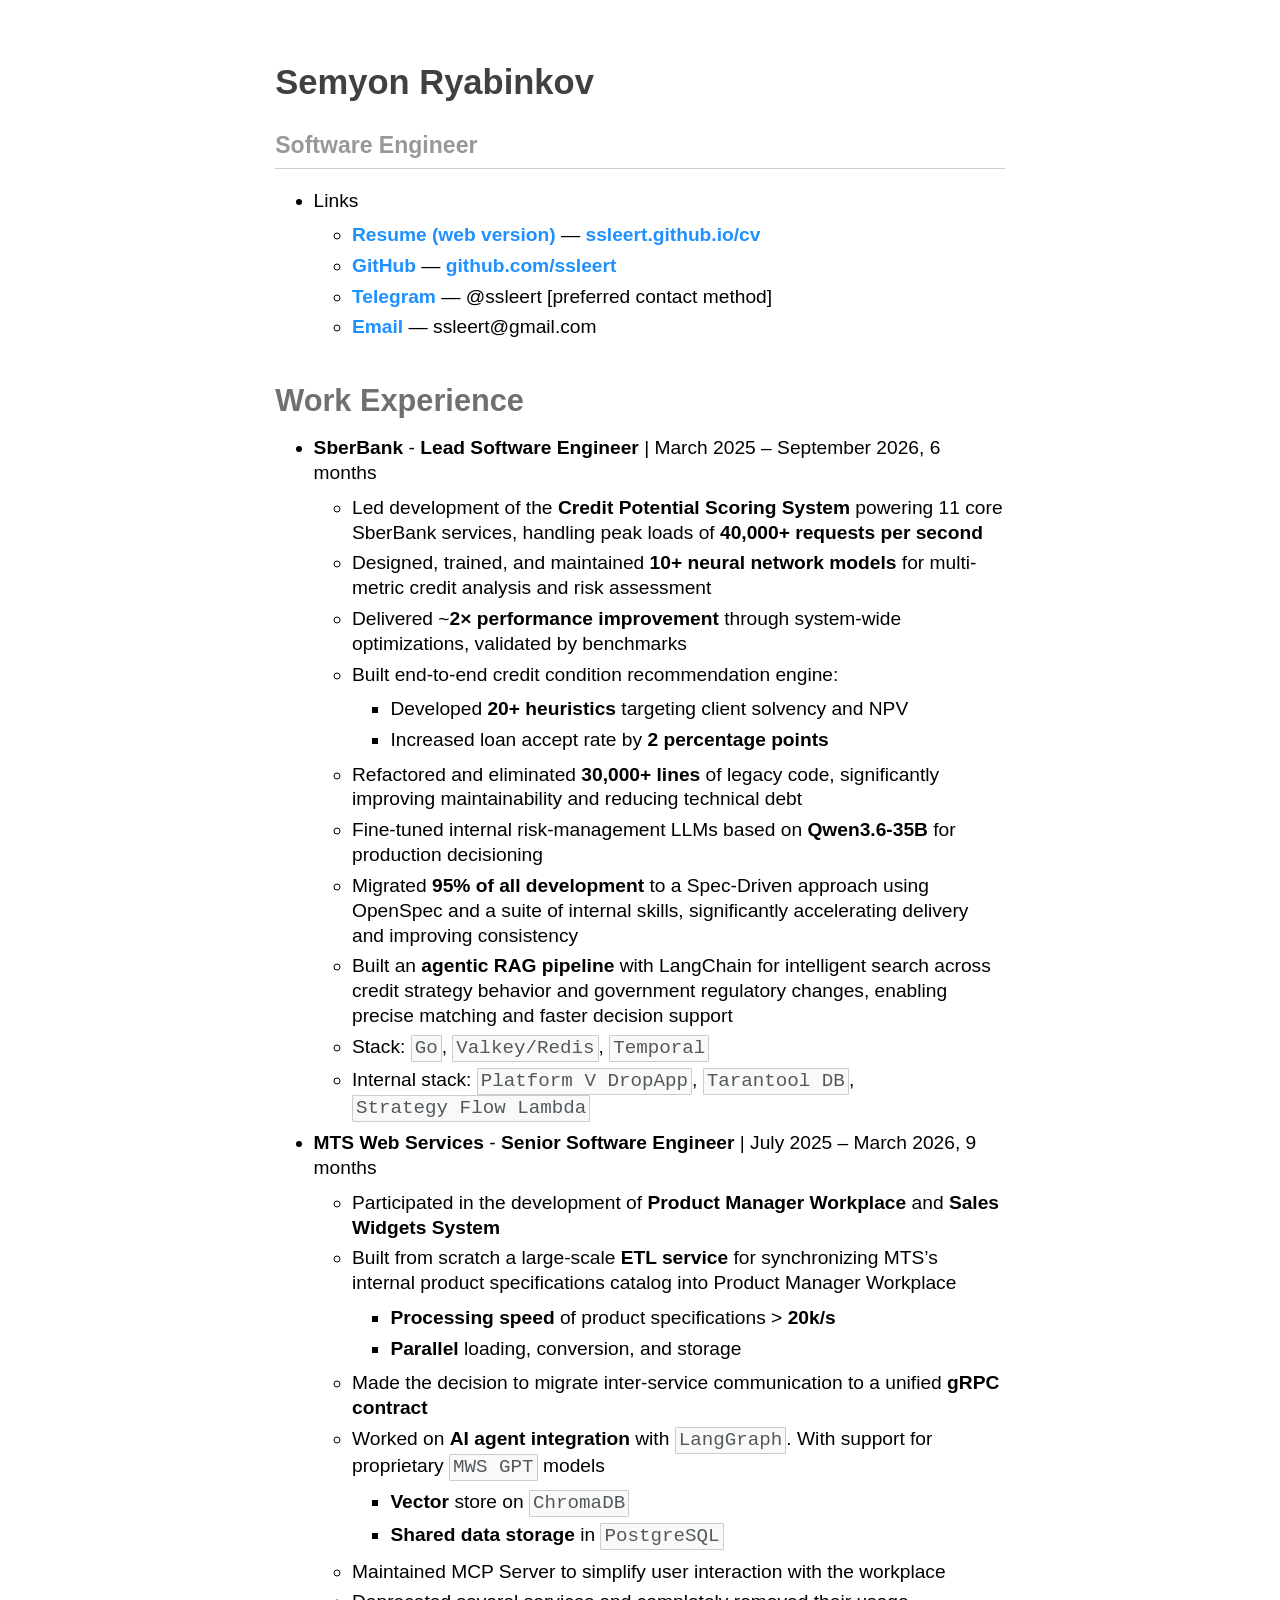
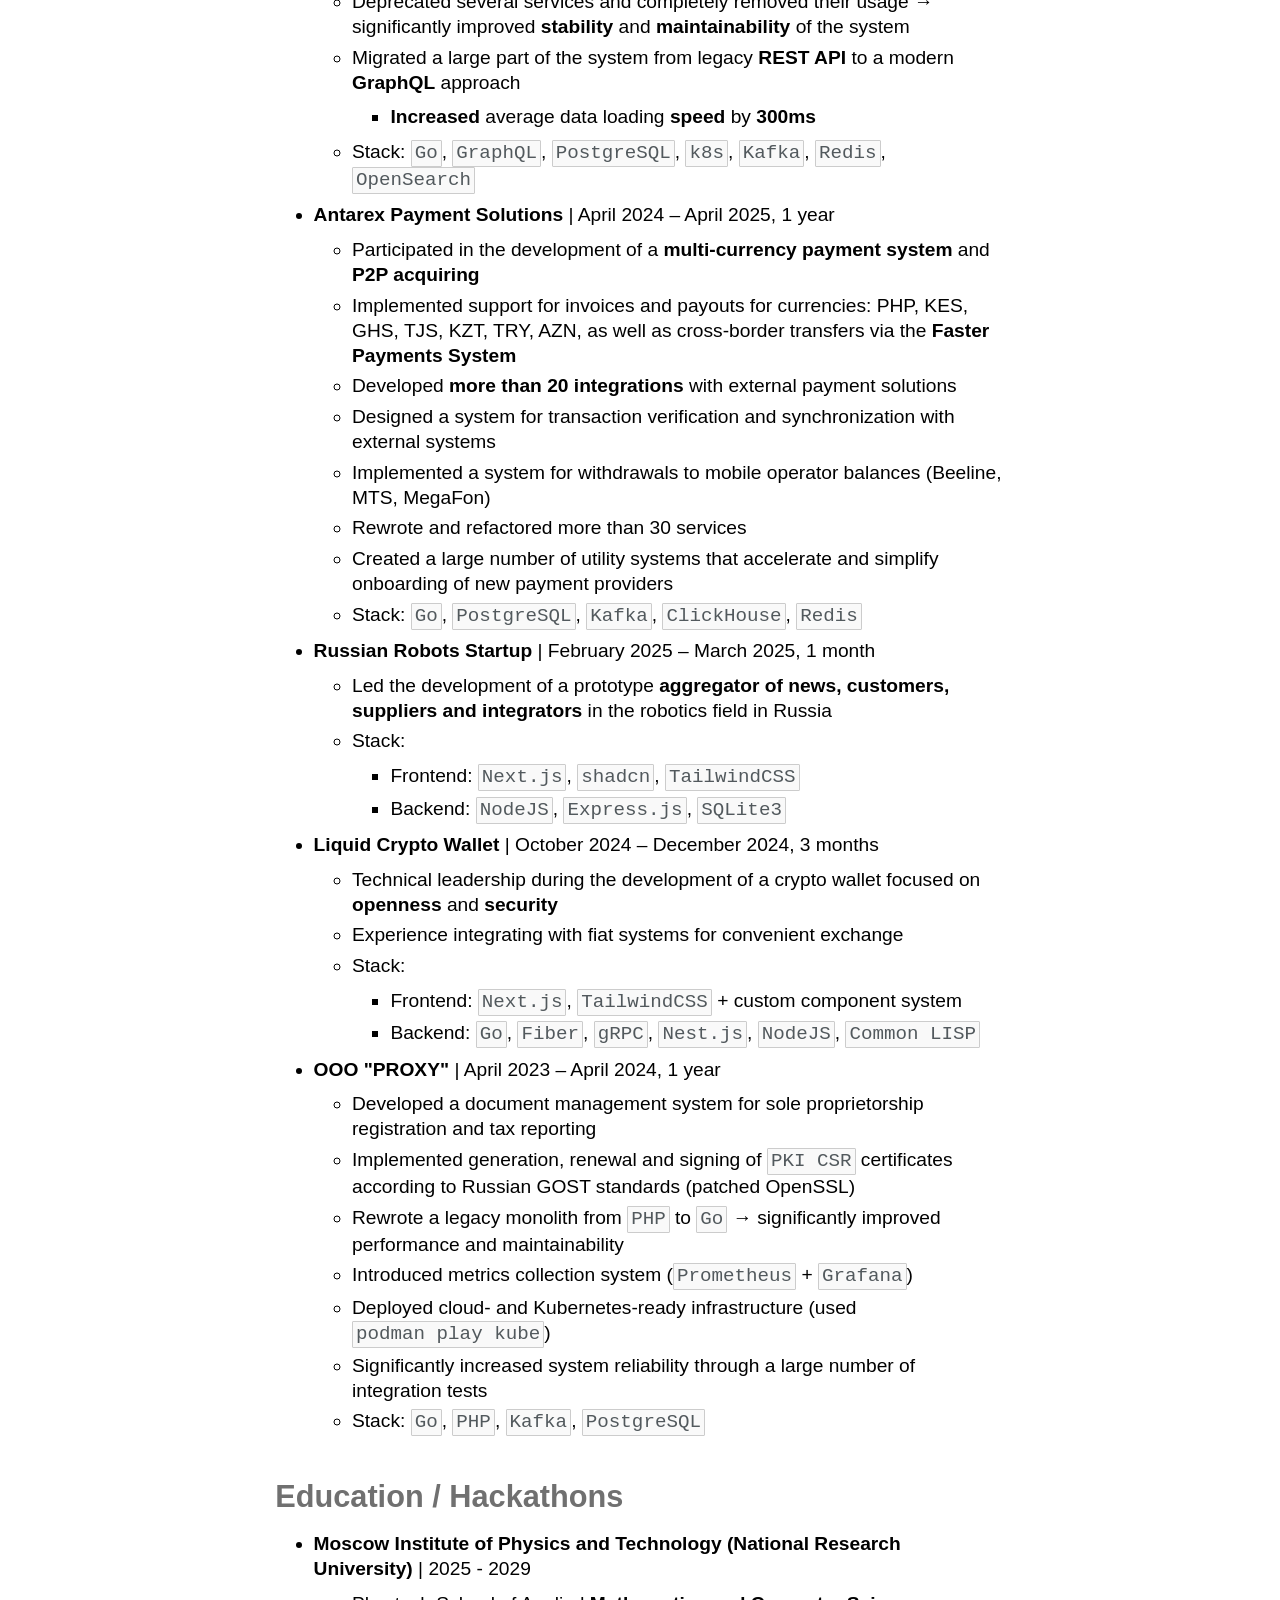
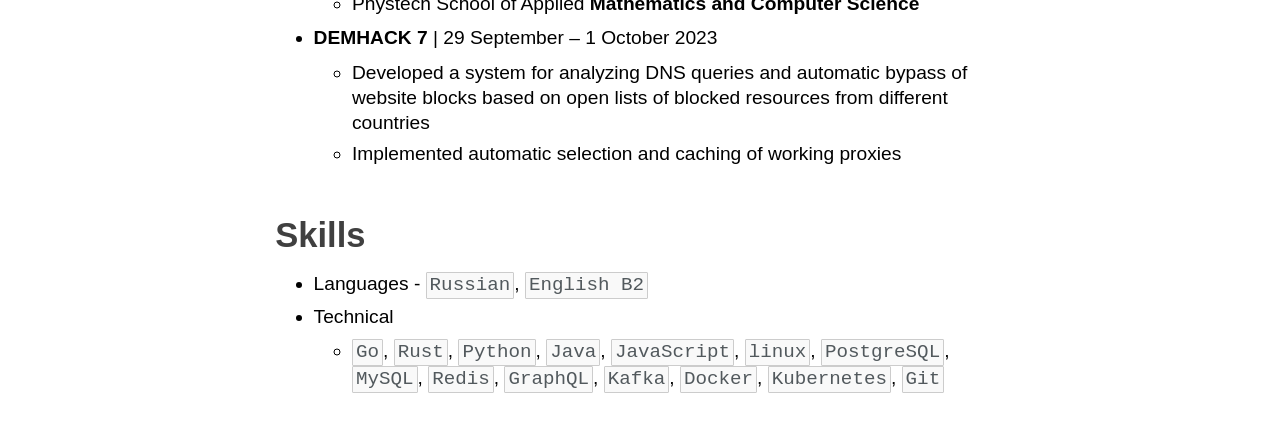
==== cv.html @ f3a63abb "rewrite to english and add sberbank exp" ====
<!DOCTYPE html>
<html>
<head>
<link rel="Stylesheet" type="text/css" href="style.css">
<link rel="alternate" type="application/rss+xml" title="RSS" href="rss.xml">
<title>cv</title>
<meta http-equiv="Content-Type" content="text/html; charset=utf-8">
<meta name="viewport" content="width=device-width, initial-scale=1">
</head>
<body>

<div id="Semyon Ryabinkov"><h2 id="Semyon Ryabinkov" class="header"><a href="#Semyon Ryabinkov">Semyon Ryabinkov</a></h2></div>
<div id="Semyon Ryabinkov-Software Engineer"><h5 id="Software Engineer" class="header"><a href="#Semyon Ryabinkov-Software Engineer">Software Engineer</a></h5></div>
<hr />

<ul>
<li>
Links

<ul>
<li>
<a href="https://ssleert.github.io/cv/">Resume (web version)</a> — <a href="https://ssleert.github.io/cv/">ssleert.github.io/cv</a>

<li>
<a href="https://github.com/ssleert">GitHub</a> — <a href="https://github.com/ssleert">github.com/ssleert</a>

<li>
<a href="https://t.me/ssleert">Telegram</a> — @ssleert [preferred contact method]

<li>
<a href="mailto:ssleert@gmail.com">Email</a> — ssleert@gmail.com

</ul>
</ul>
<div id="Semyon Ryabinkov-Work Experience"><h3 id="Work Experience" class="header"><a href="#Semyon Ryabinkov-Work Experience">Work Experience</a></h3></div>
<ul>
<li>
<span id="Semyon Ryabinkov-Work Experience-SberBank"></span><strong id="SberBank">SberBank</strong> - <span id="Semyon Ryabinkov-Work Experience-Lead Software Engineer"></span><strong id="Lead Software Engineer">Lead Software Engineer</strong> | March 2025 – September 2026, 6 months

<ul>
<li>
Led development of the <span id="Semyon Ryabinkov-Work Experience-Credit Potential Scoring System"></span><strong id="Credit Potential Scoring System">Credit Potential Scoring System</strong> powering 11 core SberBank services, handling peak loads of <span id="Semyon Ryabinkov-Work Experience-40,000+ requests per second"></span><strong id="40,000+ requests per second">40,000+ requests per second</strong>

<li>
Designed, trained, and maintained <span id="Semyon Ryabinkov-Work Experience-10+ neural network models"></span><strong id="10+ neural network models">10+ neural network models</strong> for multi-metric credit analysis and risk assessment

<li>
Delivered ~<span id="Semyon Ryabinkov-Work Experience-2× performance improvement"></span><strong id="2× performance improvement">2× performance improvement</strong> through system-wide optimizations, validated by benchmarks

<li>
Built end-to-end credit condition recommendation engine:

<ul>
<li>
Developed <span id="Semyon Ryabinkov-Work Experience-20+ heuristics"></span><strong id="20+ heuristics">20+ heuristics</strong> targeting client solvency and NPV

<li>
Increased loan accept rate by <span id="Semyon Ryabinkov-Work Experience-2 percentage points"></span><strong id="2 percentage points">2 percentage points</strong>

</ul>
<li>
Refactored and eliminated <span id="Semyon Ryabinkov-Work Experience-30,000+ lines"></span><strong id="30,000+ lines">30,000+ lines</strong> of legacy code, significantly improving maintainability and reducing technical debt

<li>
Fine-tuned internal risk-management LLMs based on <span id="Semyon Ryabinkov-Work Experience-Qwen3.6-35B"></span><strong id="Qwen3.6-35B">Qwen3.6-35B</strong> for production decisioning

<li>
Migrated <span id="Semyon Ryabinkov-Work Experience-95% of all development"></span><strong id="95% of all development">95% of all development</strong> to a Spec-Driven approach using OpenSpec and a suite of internal skills, significantly accelerating delivery and improving consistency

<li>
Built an <span id="Semyon Ryabinkov-Work Experience-agentic RAG pipeline"></span><strong id="agentic RAG pipeline">agentic RAG pipeline</strong> with LangChain for intelligent search across credit strategy behavior and government regulatory changes, enabling precise matching and faster decision support

<li>
Stack: <code>Go</code>, <code>Valkey/Redis</code>, <code>Temporal</code>

<li>
Internal stack: <code>Platform V DropApp</code>, <code>Tarantool DB</code>, <code>Strategy Flow Lambda</code>

</ul>
<li>
<span id="Semyon Ryabinkov-Work Experience-MTS Web Services"></span><strong id="MTS Web Services">MTS Web Services</strong> - <span id="Semyon Ryabinkov-Work Experience-Senior Software Engineer"></span><strong id="Senior Software Engineer">Senior Software Engineer</strong> | July 2025 – March 2026, 9 months

<ul>
<li>
Participated in the development of <span id="Semyon Ryabinkov-Work Experience-Product Manager Workplace"></span><strong id="Product Manager Workplace">Product Manager Workplace</strong> and <span id="Semyon Ryabinkov-Work Experience-Sales Widgets System"></span><strong id="Sales Widgets System">Sales Widgets System</strong>

<li>
Built from scratch a large-scale <span id="Semyon Ryabinkov-Work Experience-ETL service"></span><strong id="ETL service">ETL service</strong> for synchronizing MTS’s internal product specifications catalog into Product Manager Workplace

<ul>
<li>
<span id="Semyon Ryabinkov-Work Experience-Processing speed"></span><strong id="Processing speed">Processing speed</strong> of product specifications &gt; <span id="Semyon Ryabinkov-Work Experience-20k/s"></span><strong id="20k/s">20k/s</strong>

<li>
<span id="Semyon Ryabinkov-Work Experience-Parallel"></span><strong id="Parallel">Parallel</strong> loading, conversion, and storage

</ul>
<li>
Made the decision to migrate inter-service communication to a unified <span id="Semyon Ryabinkov-Work Experience-gRPC contract"></span><strong id="gRPC contract">gRPC contract</strong>

<li>
Worked on <span id="Semyon Ryabinkov-Work Experience-AI agent integration"></span><strong id="AI agent integration">AI agent integration</strong> with <code>LangGraph</code>. With support for proprietary <code>MWS GPT</code> models

<ul>
<li>
<span id="Semyon Ryabinkov-Work Experience-Vector"></span><strong id="Vector">Vector</strong> store on <code>ChromaDB</code>

<li>
<span id="Semyon Ryabinkov-Work Experience-Shared data storage"></span><strong id="Shared data storage">Shared data storage</strong> in <code>PostgreSQL</code>

</ul>
<li>
Maintained MCP Server to simplify user interaction with the workplace

<li>
Deprecated several services and completely removed their usage → significantly improved <span id="Semyon Ryabinkov-Work Experience-stability"></span><strong id="stability">stability</strong> and <span id="Semyon Ryabinkov-Work Experience-maintainability"></span><strong id="maintainability">maintainability</strong> of the system

<li>
Migrated a large part of the system from legacy <span id="Semyon Ryabinkov-Work Experience-REST API"></span><strong id="REST API">REST API</strong> to a modern <span id="Semyon Ryabinkov-Work Experience-GraphQL"></span><strong id="GraphQL">GraphQL</strong> approach

<ul>
<li>
<span id="Semyon Ryabinkov-Work Experience-Increased"></span><strong id="Increased">Increased</strong> average data loading <span id="Semyon Ryabinkov-Work Experience-speed"></span><strong id="speed">speed</strong> by <span id="Semyon Ryabinkov-Work Experience-300ms"></span><strong id="300ms">300ms</strong>

</ul>
<li>
Stack: <code>Go</code>, <code>GraphQL</code>, <code>PostgreSQL</code>, <code>k8s</code>, <code>Kafka</code>, <code>Redis</code>, <code>OpenSearch</code>

</ul>
<li>
<span id="Semyon Ryabinkov-Work Experience-Antarex Payment Solutions"></span><strong id="Antarex Payment Solutions">Antarex Payment Solutions</strong> | April 2024 – April 2025, 1 year

<ul>
<li>
Participated in the development of a <span id="Semyon Ryabinkov-Work Experience-multi-currency payment system"></span><strong id="multi-currency payment system">multi-currency payment system</strong> and <span id="Semyon Ryabinkov-Work Experience-P2P acquiring"></span><strong id="P2P acquiring">P2P acquiring</strong>

<li>
Implemented support for invoices and payouts for currencies: PHP, KES, GHS, TJS, KZT, TRY, AZN, as well as cross-border transfers via the <span id="Semyon Ryabinkov-Work Experience-Faster Payments System"></span><strong id="Faster Payments System">Faster Payments System</strong>

<li>
Developed <span id="Semyon Ryabinkov-Work Experience-more than 20 integrations"></span><strong id="more than 20 integrations">more than 20 integrations</strong> with external payment solutions

<li>
Designed a system for transaction verification and synchronization with external systems

<li>
Implemented a system for withdrawals to mobile operator balances (Beeline, MTS, MegaFon)

<li>
Rewrote and refactored more than 30 services

<li>
Created a large number of utility systems that accelerate and simplify onboarding of new payment providers

<li>
Stack: <code>Go</code>, <code>PostgreSQL</code>, <code>Kafka</code>, <code>ClickHouse</code>, <code>Redis</code>

</ul>
<li>
<span id="Semyon Ryabinkov-Work Experience-Russian Robots Startup"></span><strong id="Russian Robots Startup">Russian Robots Startup</strong> | February 2025 – March 2025, 1 month

<ul>
<li>
Led the development of a prototype <span id="Semyon Ryabinkov-Work Experience-aggregator of news, customers, suppliers and integrators"></span><strong id="aggregator of news, customers, suppliers and integrators">aggregator of news, customers, suppliers and integrators</strong> in the robotics field in Russia

<li>
Stack:

<ul>
<li>
Frontend: <code>Next.js</code>, <code>shadcn</code>, <code>TailwindCSS</code>

<li>
Backend: <code>NodeJS</code>, <code>Express.js</code>, <code>SQLite3</code>

</ul>
</ul>
<li>
<span id="Semyon Ryabinkov-Work Experience-Liquid Crypto Wallet"></span><strong id="Liquid Crypto Wallet">Liquid Crypto Wallet</strong> | October 2024 – December 2024, 3 months

<ul>
<li>
Technical leadership during the development of a crypto wallet focused on <span id="Semyon Ryabinkov-Work Experience-openness"></span><strong id="openness">openness</strong> and <span id="Semyon Ryabinkov-Work Experience-security"></span><strong id="security">security</strong>

<li>
Experience integrating with fiat systems for convenient exchange

<li>
Stack:

<ul>
<li>
Frontend: <code>Next.js</code>, <code>TailwindCSS</code> + custom component system

<li>
Backend: <code>Go</code>, <code>Fiber</code>, <code>gRPC</code>, <code>Nest.js</code>, <code>NodeJS</code>, <code>Common LISP</code>

</ul>
</ul>
<li>
<span id="Semyon Ryabinkov-Work Experience-OOO &quot;PROXY&quot;"></span><strong id="OOO &quot;PROXY&quot;">OOO "PROXY"</strong> | April 2023 – April 2024, 1 year

<ul>
<li>
Developed a document management system for sole proprietorship registration and tax reporting

<li>
Implemented generation, renewal and signing of <code>PKI CSR</code> certificates according to Russian GOST standards (patched OpenSSL)

<li>
Rewrote a legacy monolith from <code>PHP</code> to <code>Go</code> → significantly improved performance and maintainability

<li>
Introduced metrics collection system (<code>Prometheus</code> + <code>Grafana</code>)

<li>
Deployed cloud- and Kubernetes-ready infrastructure (used <code>podman play kube</code>)

<li>
Significantly increased system reliability through a large number of integration tests

<li>
Stack: <code>Go</code>, <code>PHP</code>, <code>Kafka</code>, <code>PostgreSQL</code>

</ul>
</ul>
<div id="Semyon Ryabinkov-Education / Hackathons"><h3 id="Education / Hackathons" class="header"><a href="#Semyon Ryabinkov-Education / Hackathons">Education / Hackathons</a></h3></div>
<ul>
<li>
<span id="Semyon Ryabinkov-Education / Hackathons-Moscow Institute of Physics and Technology (National Research University)"></span><strong id="Moscow Institute of Physics and Technology (National Research University)">Moscow Institute of Physics and Technology (National Research University)</strong> | 2025 - 2029

<ul>
<li>
Phystech School of Applied <span id="Semyon Ryabinkov-Education / Hackathons-Mathematics and Computer Science"></span><strong id="Mathematics and Computer Science">Mathematics and Computer Science</strong>

</ul>
<li>
<span id="Semyon Ryabinkov-Education / Hackathons-DEMHACK 7"></span><strong id="DEMHACK 7">DEMHACK 7</strong> | 29 September – 1 October 2023

<ul>
<li>
Developed a system for analyzing DNS queries and automatic bypass of website blocks based on open lists of blocked resources from different countries

<li>
Implemented automatic selection and caching of working proxies

</ul>
</ul>
<div id="Skills"><h2 id="Skills" class="header"><a href="#Skills">Skills</a></h2></div>
<ul>
<li>
Languages - <code>Russian</code>, <code>English B2</code>

<li>
Technical

<ul>
<li>
<code>Go</code>, <code>Rust</code>, <code>Python</code>, <code>Java</code>, <code>JavaScript</code>, <code>linux</code>,
    <code>PostgreSQL</code>, <code>MySQL</code>, <code>Redis</code>, <code>GraphQL</code>, <code>Kafka</code>,
    <code>Docker</code>, <code>Kubernetes</code>, <code>Git</code>

</ul>
</ul>

</body>
</html>
---- style.css ----
body {
  font-family: -apple-system, BlinkMacSystemFont, "Segoe UI", "Roboto", "Oxygen", "Ubuntu", "Cantarell", "Fira Sans", "Droid Sans", "Helvetica Neue", sans-serif;;
  margin: 2em 4em 2em 4em;
  font-size: 120%;
  max-width: 38em;
  margin: auto;
  padding: 13px;
  line-height: 130%;
}

h1, h2, h3, h4, h5, h6 {
  font-weight: bold;
  line-height:100%;
  margin-top: 1.5em;
  margin-bottom: 0.5em;
}

h1 {font-size: 2em; color: #000000;}
h2 {font-size: 1.8em; color: #404040;}
h3 {font-size: 1.6em; color: #707070;}
h4 {font-size: 1.4em; color: #909090;}
h5 {font-size: 1.2em; color: #989898;}
h6 {font-size: 1em; color: #9c9c9c;}

p, pre, blockquote, table, ul, ol, dl {
  margin-top: 1em;
  margin-bottom: 1em;
}

ul ul, ul ol, ol ol, ol ul {
  margin-top: 0.5em;
  margin-bottom: 0.5em;
}

li { margin: 0.3em auto; }

ul {
  margin-left: 2em;
  padding-left: 0;
}

dt { font-weight: bold; }

img { border: none; }

pre {
  border-left: 5px solid #dcdcdc;
  background-color: #f5f5f5;
  padding-left: 1em;
  font-family: Monaco, "Courier New", "DejaVu Sans Mono", "Bitstream Vera Sans Mono", monospace;
  font-size: 0.8em;
  border-radius: 6px;
}

p > a {
  color: white;
  text-decoration: none;
  font-size: 0.7em;
  padding: 3px 6px;
  border-radius: 3px;
  background-color: #1e90ff;
  text-transform: uppercase;
  font-weight: bold;
}

p > a:hover {
  color: #dcdcdc;
  background-color: #484848;
}

li > a {
  color: #1e90ff;
  font-weight: bold;
  text-decoration: none;
}

li > a:hover { color: #ff4500; }

blockquote {
  color: #686868;
  font-size: 0.8em;
  line-height: 120%;
  padding: 0.8em;
  border-left: 5px solid #dcdcdc;
}

th, td {
  border: 1px solid #ccc;
  padding: 0.3em;
}

th { background-color: #f0f0f0; }

hr {
  border: none;
  border-top: 1px solid #ccc;
  width: 100%;
}

del {
  text-decoration: line-through;
  color: #777777;
}

.toc li { list-style-type: none; }

.todo {
  font-weight: bold;
  background-color: #ff4500 ;
  color: white;
  font-size: 0.8em;
  padding: 3px 6px;
  border-radius: 3px;
}

.justleft { text-align: left; }
.justright { text-align: right; }
.justcenter { text-align: center; }

.center {
  margin-left: auto;
  margin-right: auto;
}

.tag {
  background-color: #eeeeee;
  font-family: monospace;
  padding: 2px;
}

.header a {
  text-decoration: none;
  color: inherit;
}

/* classes for items of todo lists */

.rejected {
  /* list-style: none; */
  background-image: url([data-uri]);
  background-repeat: no-repeat;
  background-position: 0 .2em;
  padding-left: 1.5em;
}
.done0 {
  /* list-style: none; */
  background-image: url([data-uri]);
  background-repeat: no-repeat;
  background-position: 0 .2em;
  padding-left: 1.5em;
}
.done1 {
  background-image: url([data-uri]);
  background-repeat: no-repeat;
  background-position: 0 .15em;
  padding-left: 1.5em;
}
.done2 {
  background-image: url([data-uri]);
  background-repeat: no-repeat;
  background-position: 0 .15em;
  padding-left: 1.5em;
}
.done3 {
  background-image: url([data-uri]);
  background-repeat: no-repeat;
  background-position: 0 .15em;
  padding-left: 1.5em;
}
.done4 {
  background-image: url([data-uri]);
  background-repeat: no-repeat;
  background-position: 0 .15em;
  padding-left: 1.5em;
}

code {
  font-family: Monaco, "Courier New", "DejaVu Sans Mono", "Bitstream Vera Sans Mono", monospace;
  -webkit-border-radius: 1px;
  -moz-border-radius: 1px;
  border-radius: 1px;
  -moz-background-clip: padding;
  -webkit-background-clip: padding-box;
  background-clip: padding-box;
  padding: 0px 3px;
  display: inline-block;
  color: #52595d;
  border: 1px solid #ccc;
  background-color: #f9f9f9;
}
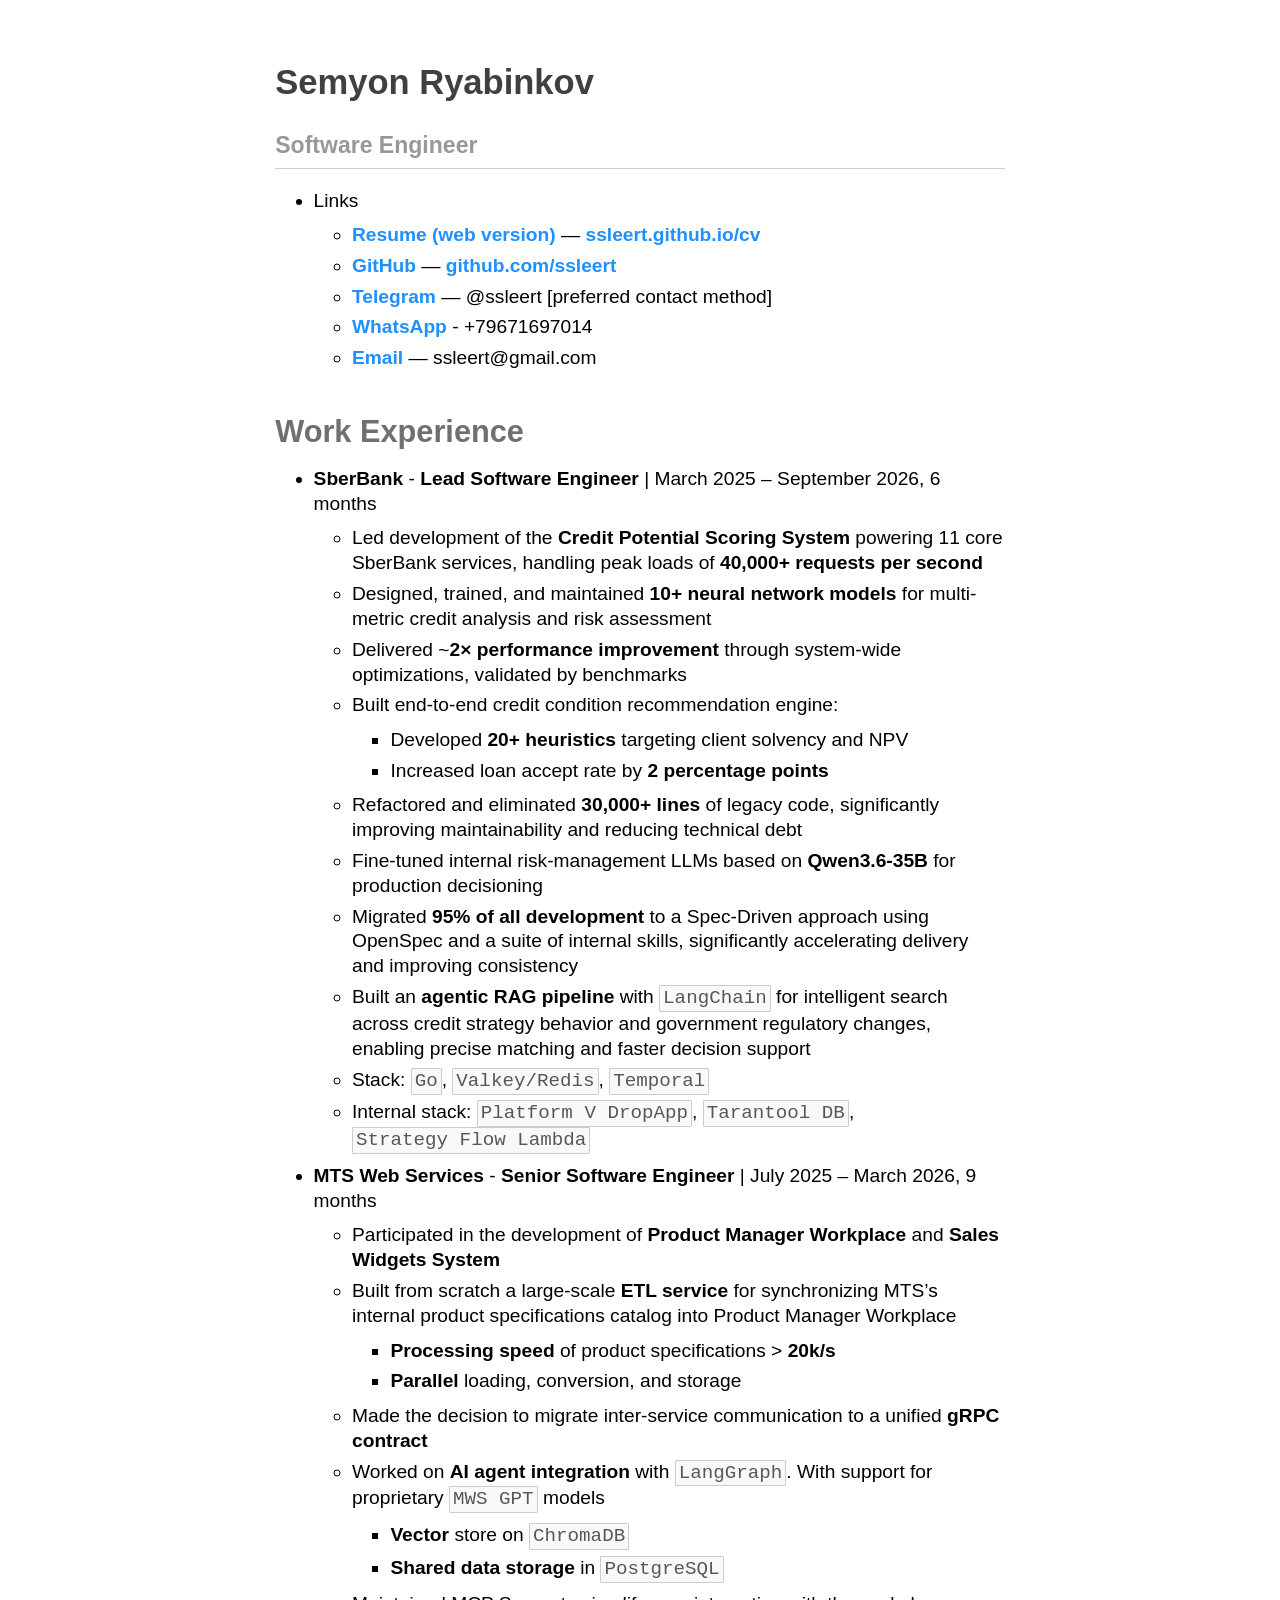
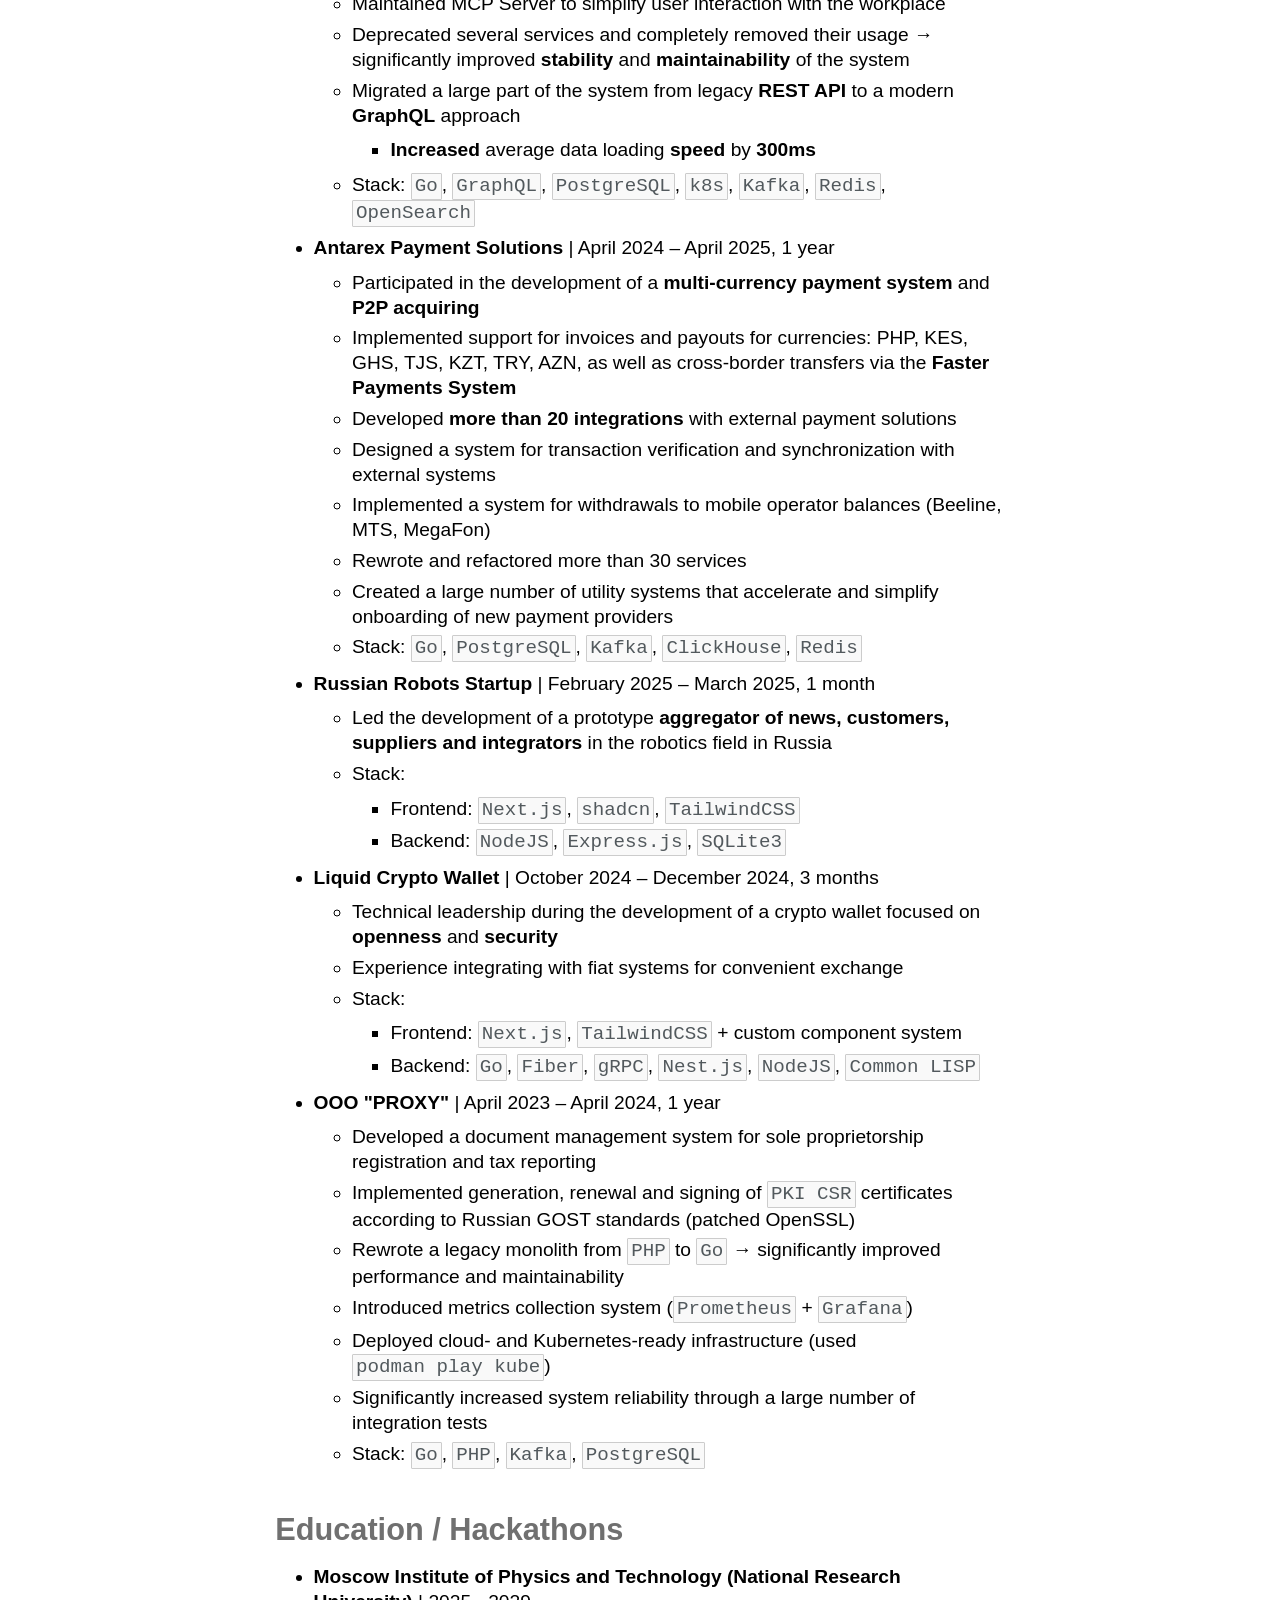
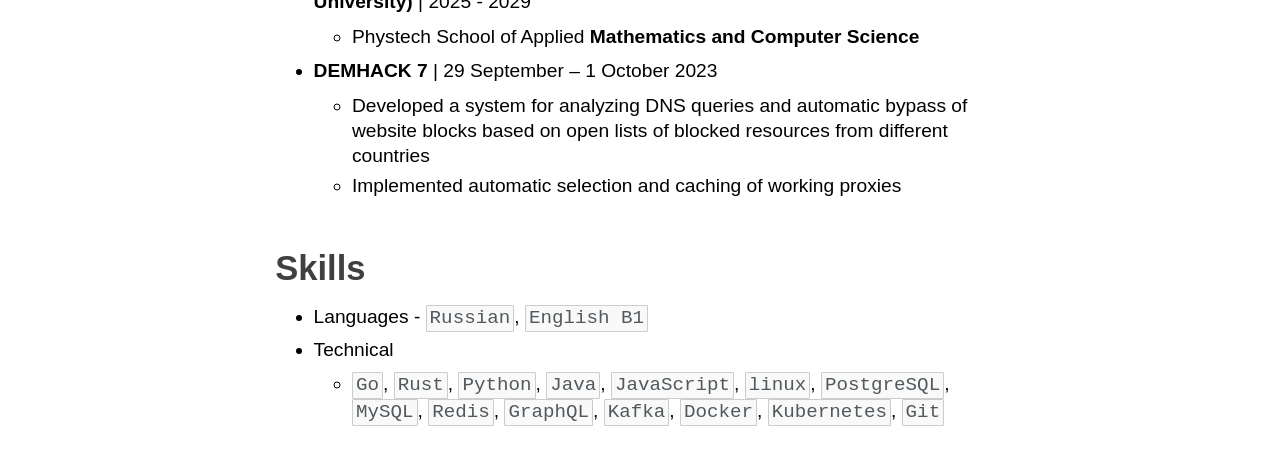
==== commit eb900489: "add whatsapp" ====
--- a/cv.html
+++ b/cv.html
@@ -28,6 +28,9 @@
 <a href="https://t.me/ssleert">Telegram</a> — @ssleert [preferred contact method]
 
 <li>
+<a href="https://wa.me/79671697014">WhatsApp</a> - +79671697014
+
+<li>
 <a href="mailto:ssleert@gmail.com">Email</a> — ssleert@gmail.com
 
 </ul>
@@ -68,7 +71,7 @@
 Migrated <span id="Semyon Ryabinkov-Work Experience-95% of all development"></span><strong id="95% of all development">95% of all development</strong> to a Spec-Driven approach using OpenSpec and a suite of internal skills, significantly accelerating delivery and improving consistency
 
 <li>
-Built an <span id="Semyon Ryabinkov-Work Experience-agentic RAG pipeline"></span><strong id="agentic RAG pipeline">agentic RAG pipeline</strong> with LangChain for intelligent search across credit strategy behavior and government regulatory changes, enabling precise matching and faster decision support
+Built an <span id="Semyon Ryabinkov-Work Experience-agentic RAG pipeline"></span><strong id="agentic RAG pipeline">agentic RAG pipeline</strong> with <code>LangChain</code> for intelligent search across credit strategy behavior and government regulatory changes, enabling precise matching and faster decision support
 
 <li>
 Stack: <code>Go</code>, <code>Valkey/Redis</code>, <code>Temporal</code>
@@ -249,7 +252,7 @@
 <div id="Skills"><h2 id="Skills" class="header"><a href="#Skills">Skills</a></h2></div>
 <ul>
 <li>
-Languages - <code>Russian</code>, <code>English B2</code>
+Languages - <code>Russian</code>, <code>English B1</code>
 
 <li>
 Technical
